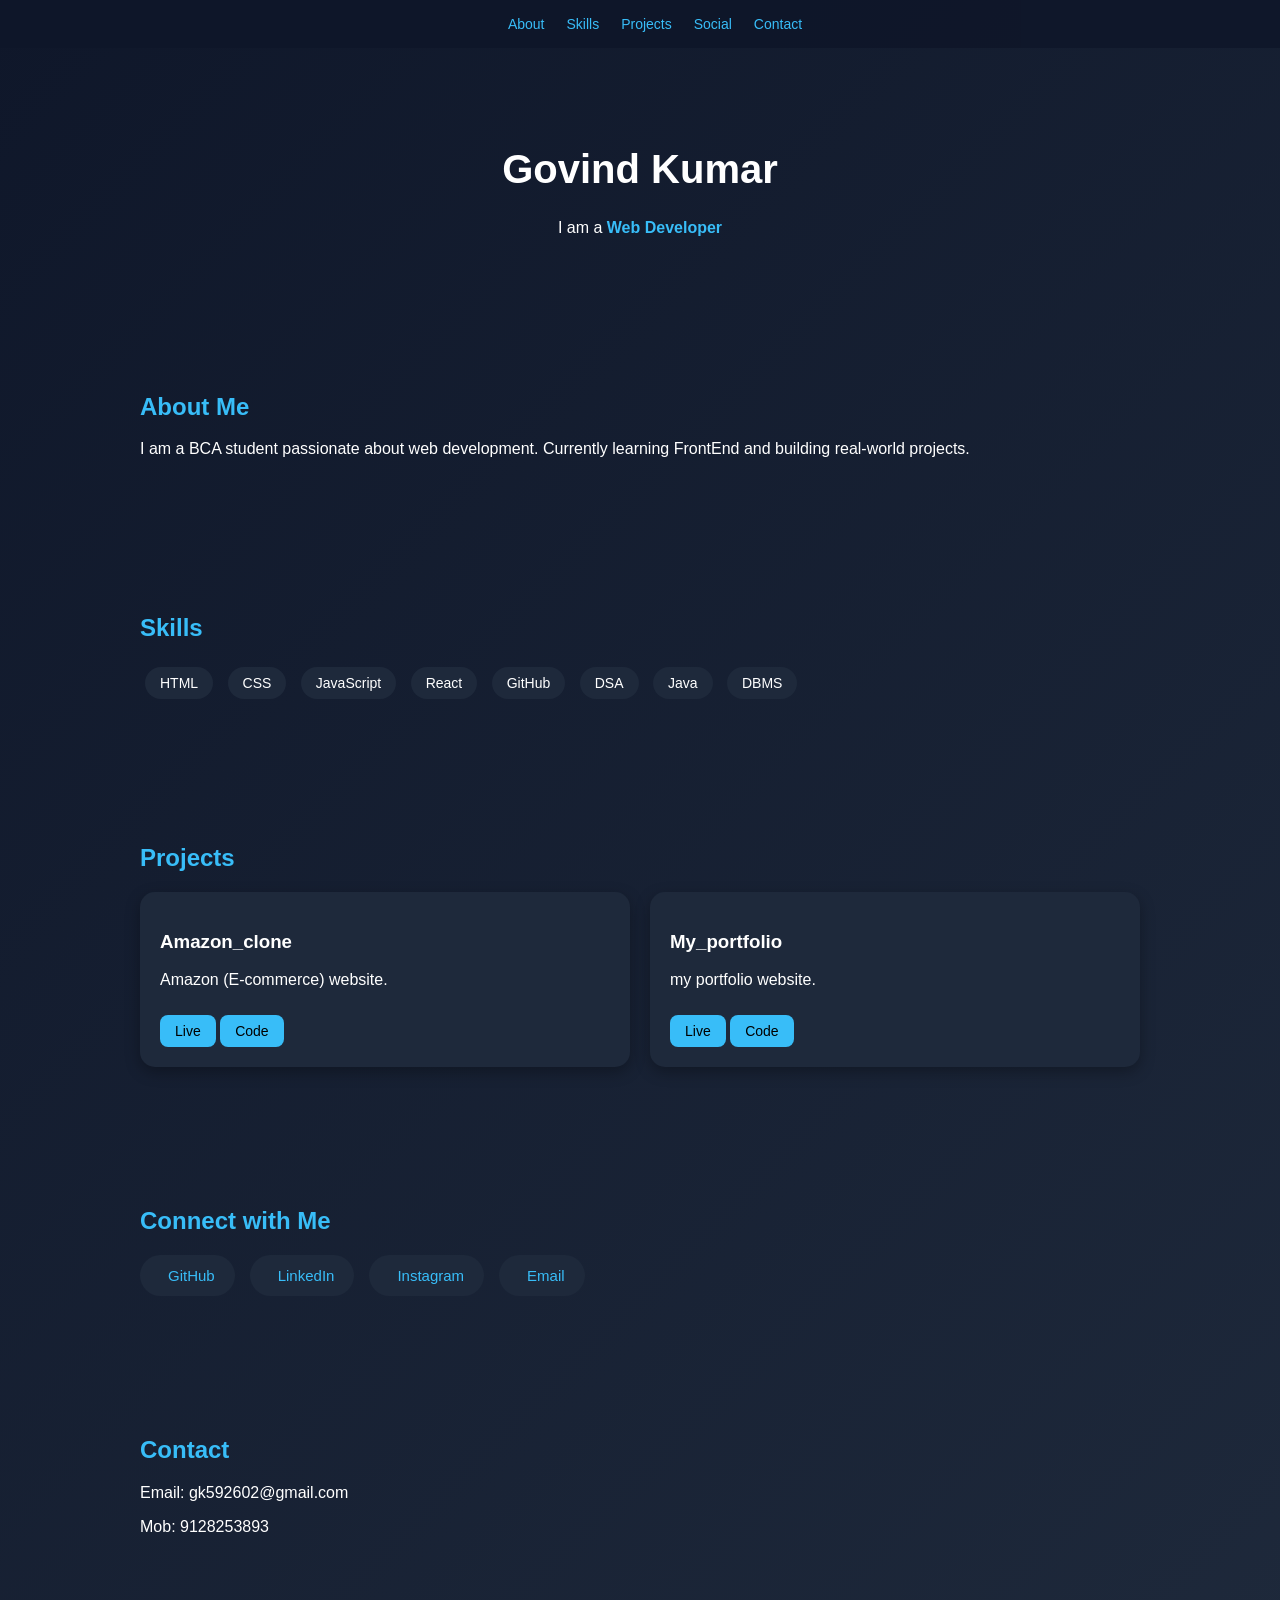
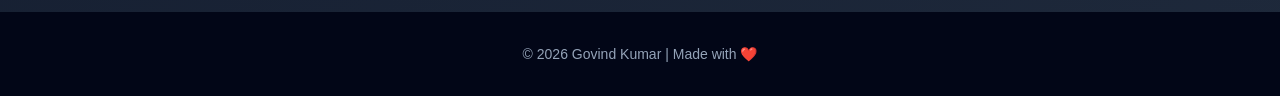
==== index.html @ fed3c627 "Update index.html" ====
<!DOCTYPE html>
<html lang="en">
<head>
  <meta charset="UTF-8">
  <meta name="viewport" content="width=device-width, initial-scale=1.0">
  <title>Govind Portfolio</title>

  <!-- Font Awesome Icons -->
  <link rel="stylesheet" href="portfolio.css">

  
</head>

<body>

<nav>
  <a class="border" href="#about">About</a>
  <a class="border" href="#skills">Skills</a>
  <a class="border" href="#projects">Projects</a>
  <a class="border" href="#social">Social</a>
  <a class="border" href="#contact">Contact</a>
</nav>

<header>
  <h1>Govind Kumar</h1>
  <p>I am a <span class="typing"></span></p>
</header>

<section id="about">
  <h2>About Me</h2>
  <p>I am a BCA student passionate about web development. Currently learning FrontEnd and building real-world projects.</p>
</section>

<section id="skills">
  <h2>Skills</h2>
  <div class="skills">
    <span>HTML</span>
    <span>CSS</span>
    <span>JavaScript</span>
    <span>React</span>
    <span>GitHub</span>
    <span>DSA</span>
    <span>Java</span>
    <span>DBMS</span>
  </div>
</section>

<section id="projects">
  <h2>Projects</h2>
  <div class="projects">
    <div class="card">
      <h3>Amazon_clone</h3>
      <p>Amazon (E-commerce) website. </p>
      <a href="https://govind-r11.github.io/Amazon_Clone/" class="btn">Live</a>
      <a href="" class="btn">Code</a>
    </div>
    <div class="card">
      <h3>My_portfolio</h3>
      <p>my portfolio website.</p>
      <a href="https://govind-r11.github.io/my_portfolio/" class="btn">Live</a>
      <a href="#" class="btn">Code</a>
    </div>
  </div>
</section>

<!-- 🔥 Social Section -->
<section id="social">
  <h2>Connect with Me</h2>
  <div class="social-links">
    <a href="https://github.com/Govind-r11" target="_blank"><i class="fab fa-github"></i> GitHub</a>
    <a href="https://www.linkedin.com/in/govind-kumar-764ab0343" target="_blank"><i class="fab fa-linkedin"></i> LinkedIn</a>
    <a href="https://www.instagram.com/govind.r11?igsh=MWM1amRsd2p5eGo1ZA==" target="_blank"><i class="fab fa-instagram"></i> Instagram</a>
    <a href="mailto:gk592602@gmail.com"><i class="fas fa-envelope"></i> Email</a>
  </div>
</section>

<section id="contact">
  <h2>Contact</h2>
  <p>Email: gk592602@gmail.com</p>
  <p>Mob: 9128253893</p>
</section>

<footer>
  <p>© 2026 Govind Kumar | Made with ❤️</p>
</footer>

<script>
  const roles = ["Web Developer","FrontEnd Developer","Full Stack Developer"];
  let i = 0, j = 0, current = '', isDeleting = false;
  const typing = document.querySelector('.typing');

  function type() {
    current = roles[i];
    typing.textContent = current.substring(0, j);

    if (!isDeleting && j < current.length) {
      j++;
      setTimeout(type, 100);
    } else if (isDeleting && j > 0) {
      j--;
      setTimeout(type, 50);
    } else {
      isDeleting = !isDeleting;
      if (!isDeleting) i = (i + 1) % roles.length;
      setTimeout(type, 800);
    }
  }
  type();

  const sections = document.querySelectorAll('section');
  window.addEventListener('scroll', () => {
    sections.forEach(sec => {
      const top = sec.getBoundingClientRect().top;
      if (top < window.innerHeight - 100) {
        sec.classList.add('show');
      }
    });
  });
</script>

</body>
</html>
---- portfolio.css ----
body {
      margin: 0;
      font-family: 'Segoe UI', sans-serif;
      background: linear-gradient(135deg, #0f172a, #1e293b);
      color: #fff;
      scroll-behavior: smooth;
    }

    .border{
    border: 1.5px solid transparent;
    }

    .border:hover{
    border: 1.5px solid white;
    }

    nav {
      position: fixed;
      width: 100%;
      top: 0;
      background: rgba(15, 23, 42, 0.9);
      display: flex;
      justify-content: center;
      gap: 20px;
      padding: 15px;
      z-index: 1000;
    }

    nav a {
      color: #38bdf8;
      text-decoration: none;
      font-size: 14px;
    }

    header {
      text-align: center;
      padding: 120px 20px 60px;
    }

    header h1 {
      font-size: 2.5rem;
    }

    .typing {
      color: #38bdf8;
      font-weight: bold;
    }

    section {
      padding: 60px 20px;
      max-width: 1000px;
      margin: auto;
      opacity: 0;
      transform: translateY(40px);
      transition: all 0.6s ease;
    }

    section.show {
      opacity: 1;
      transform: translateY(0);
    }

    h2 {
      color: #38bdf8;
    }

    .skills span {
      display: inline-block;
      background: #1e293b;
      padding: 8px 15px;
      margin: 5px;
      border-radius: 20px;
      font-size: 14px;
    }

    .projects {
      display: grid;
      grid-template-columns: repeat(auto-fit, minmax(250px, 1fr));
      gap: 20px;
    }

    .card {
      background: #1e293b;
      padding: 20px;
      border-radius: 15px;
      transition: 0.3s;
      box-shadow: 0 5px 15px rgba(0,0,0,0.3);
    }

    .card:hover {
      transform: translateY(-10px) scale(1.03);
    }

    .btn {
      display: inline-block;
      margin-top: 10px;
      padding: 8px 15px;
      background: #38bdf8;
      color: #000;
      border-radius: 8px;
      text-decoration: none;
      font-size: 14px;
    }

    /* 🔥 Social Section */
    .social-links {
      display: flex;
      gap: 15px;
      flex-wrap: wrap;
      margin-top: 20px;
    }

    .social-links a {
      background: #1e293b;
      color: #38bdf8;
      padding: 12px 20px;
      border-radius: 30px;
      text-decoration: none;
      transition: 0.3s;
      font-size: 15px;
      display: flex;
      align-items: center;
      gap: 8px;
    }

    .social-links a:hover {
      background: #38bdf8;
      color: #000;
      transform: scale(1.1);
    }

    footer {
      text-align: center;
      padding: 20px;
      background: #020617;
      font-size: 14px;
      color: #94a3b8;
    }
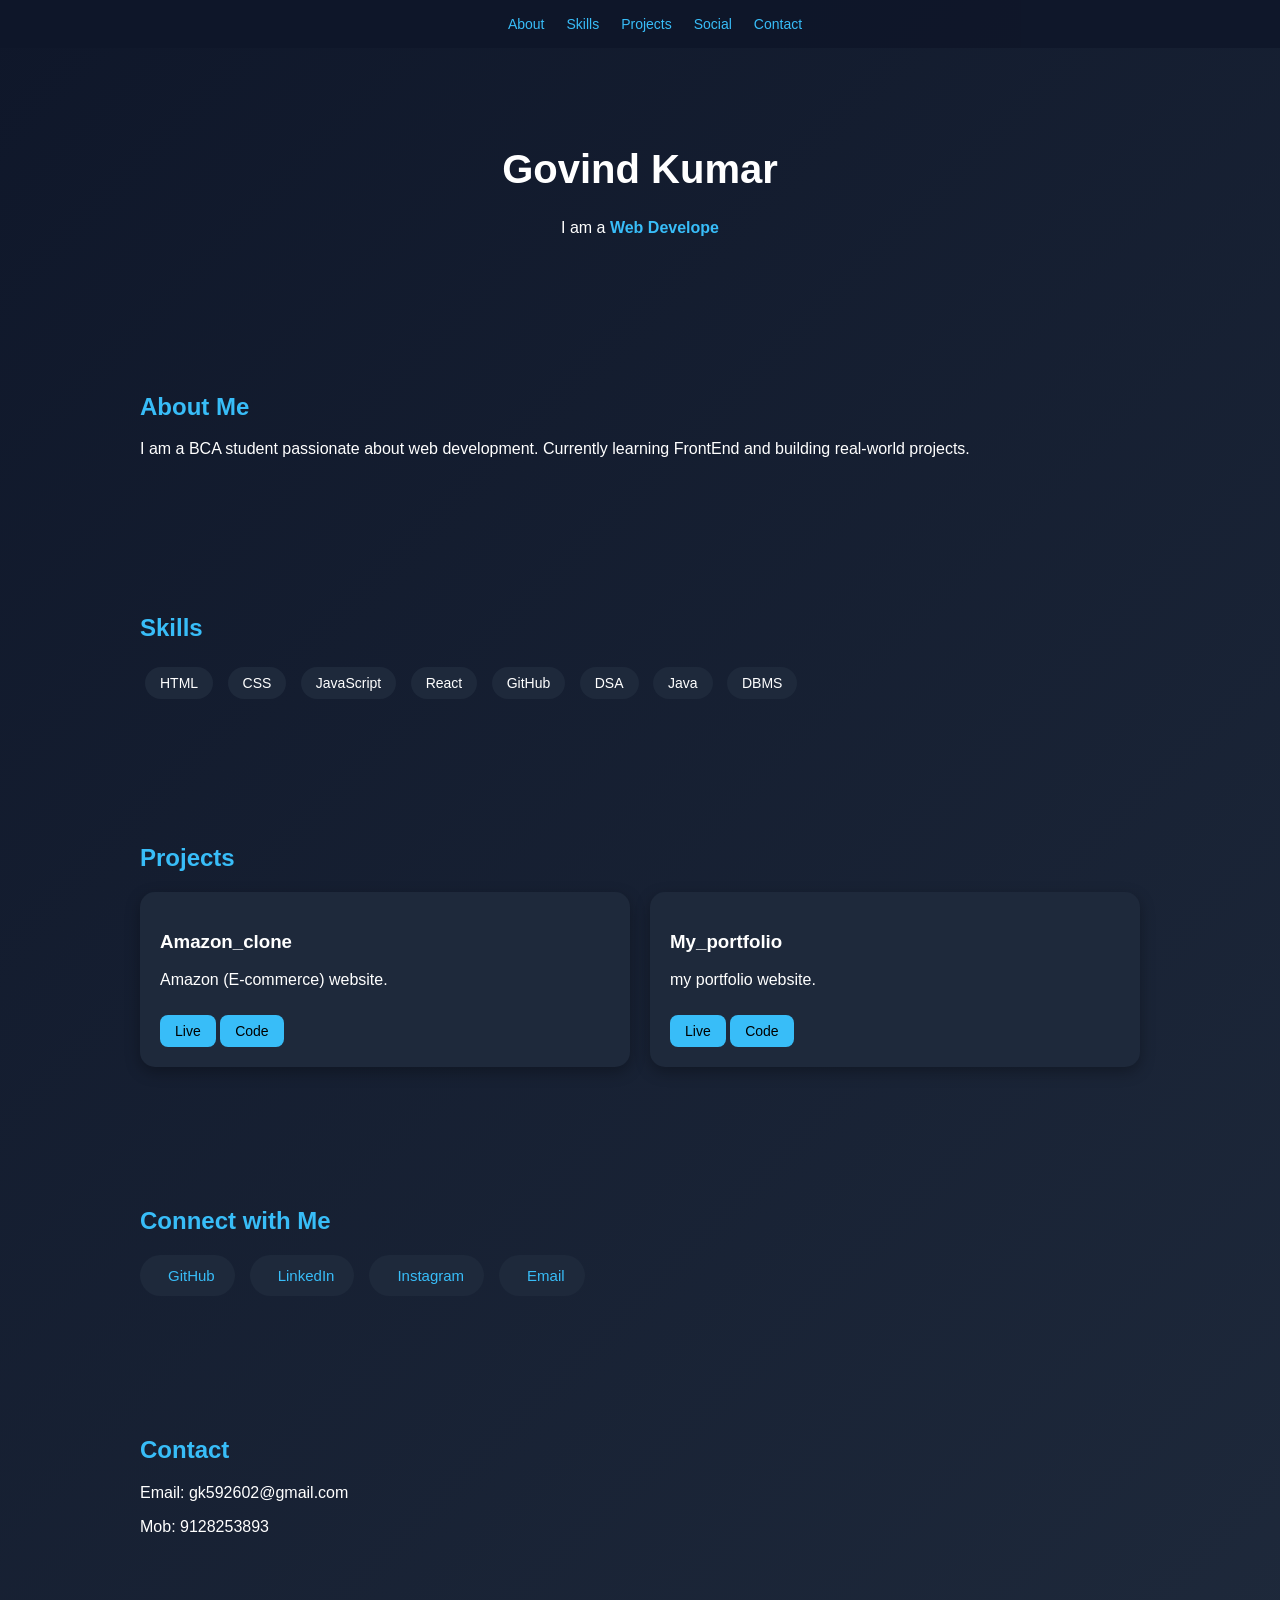
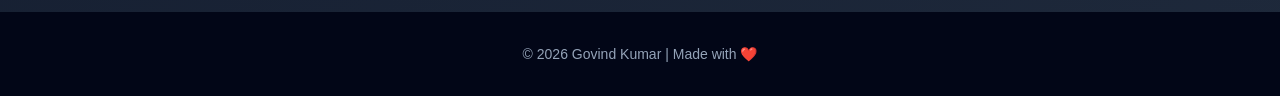
==== commit 22996d31: "Update index.html" ====
--- a/index.html
+++ b/index.html
@@ -52,13 +52,13 @@
       <h3>Amazon_clone</h3>
       <p>Amazon (E-commerce) website. </p>
       <a href="https://govind-r11.github.io/Amazon_Clone/" class="btn">Live</a>
-      <a href="" class="btn">Code</a>
+      <a href="https://github.com/Govind-r11/Amazon_Clone" class="btn">Code</a>
     </div>
     <div class="card">
       <h3>My_portfolio</h3>
       <p>my portfolio website.</p>
       <a href="https://govind-r11.github.io/my_portfolio/" class="btn">Live</a>
-      <a href="#" class="btn">Code</a>
+      <a href="https://github.com/Govind-r11/my_portfolio" class="btn">Code</a>
     </div>
   </div>
 </section>
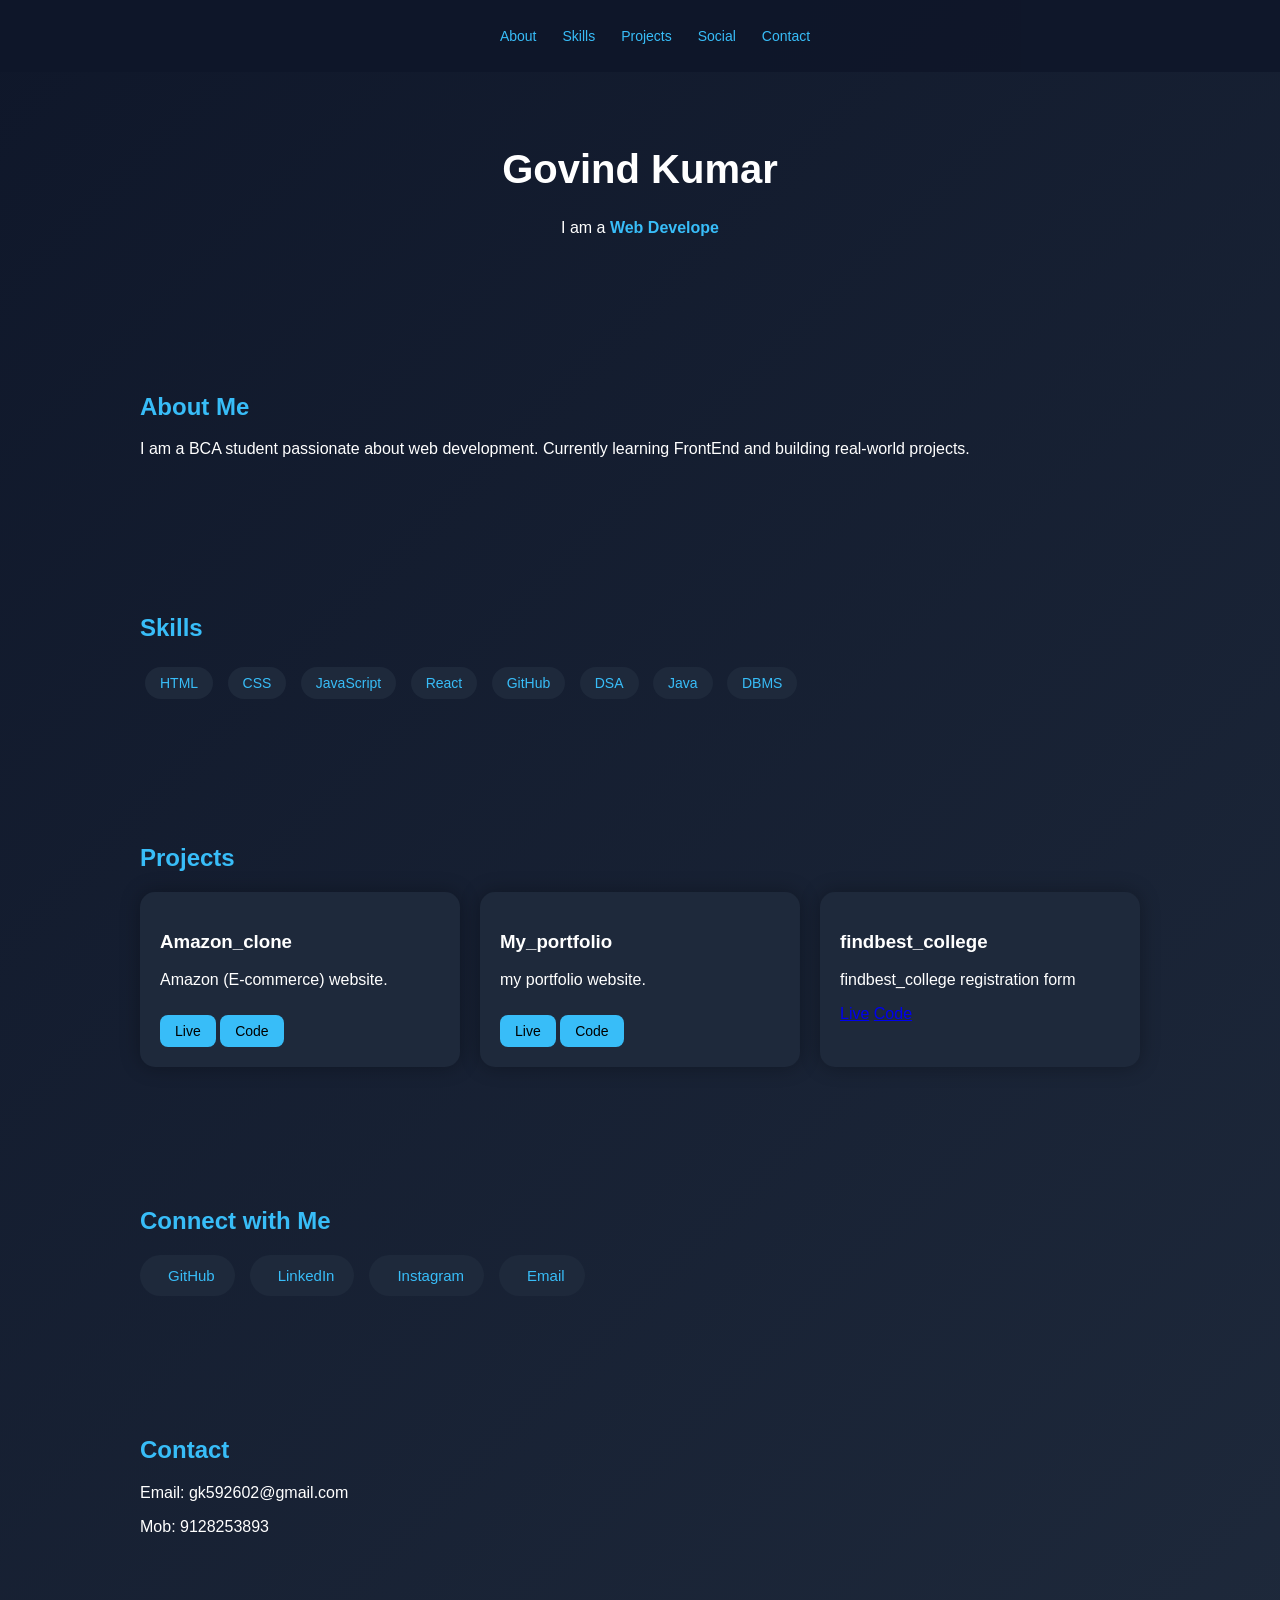
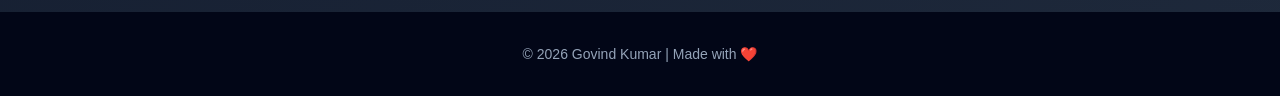
==== commit 6af290b7: "Update index.html" ====
--- a/index.html
+++ b/index.html
@@ -4,13 +4,10 @@
   <meta charset="UTF-8">
   <meta name="viewport" content="width=device-width, initial-scale=1.0">
   <title>Govind Portfolio</title>
-
-  <!-- Font Awesome Icons -->
+  
   <link rel="stylesheet" href="portfolio.css">
-
   
 </head>
-
 <body>
 
 <nav>
@@ -48,22 +45,31 @@
 <section id="projects">
   <h2>Projects</h2>
   <div class="projects">
+    
     <div class="card">
       <h3>Amazon_clone</h3>
       <p>Amazon (E-commerce) website. </p>
       <a href="https://govind-r11.github.io/Amazon_Clone/" class="btn">Live</a>
       <a href="https://github.com/Govind-r11/Amazon_Clone" class="btn">Code</a>
     </div>
+    
     <div class="card">
       <h3>My_portfolio</h3>
       <p>my portfolio website.</p>
       <a href="https://govind-r11.github.io/my_portfolio/" class="btn">Live</a>
       <a href="https://github.com/Govind-r11/my_portfolio" class="btn">Code</a>
     </div>
+
+    <div class="card">
+      <h3>findbest_college</h3>
+      <p>findbest_college registration form</p>
+      <a href="https://govind-r11.github.io/Findbest_college/" target="_blank">Live</a>
+      <a href="https://github.com/Govind-r11/Findbest_college" target="_blank">Code</a>
+    </div>
+      
   </div>
 </section>
 
-<!-- 🔥 Social Section -->
 <section id="social">
   <h2>Connect with Me</h2>
   <div class="social-links">
@@ -84,39 +90,7 @@
   <p>© 2026 Govind Kumar | Made with ❤️</p>
 </footer>
 
-<script>
-  const roles = ["Web Developer","FrontEnd Developer","Full Stack Developer"];
-  let i = 0, j = 0, current = '', isDeleting = false;
-  const typing = document.querySelector('.typing');
-
-  function type() {
-    current = roles[i];
-    typing.textContent = current.substring(0, j);
-
-    if (!isDeleting && j < current.length) {
-      j++;
-      setTimeout(type, 100);
-    } else if (isDeleting && j > 0) {
-      j--;
-      setTimeout(type, 50);
-    } else {
-      isDeleting = !isDeleting;
-      if (!isDeleting) i = (i + 1) % roles.length;
-      setTimeout(type, 800);
-    }
-  }
-  type();
-
-  const sections = document.querySelectorAll('section');
-  window.addEventListener('scroll', () => {
-    sections.forEach(sec => {
-      const top = sec.getBoundingClientRect().top;
-      if (top < window.innerHeight - 100) {
-        sec.classList.add('show');
-      }
-    });
-  });
-</script>
+<script src="portfolio.js"></script>
 
 </body>
 </html>
--- a/portfolio.css
+++ b/portfolio.css
@@ -7,11 +7,17 @@
     }
 
     .border{
+    transition: 0.3s;
     border: 1.5px solid transparent;
+    margin: 7px;
+    border-radius: 25%;
     }
 
     .border:hover{
-    border: 1.5px solid white;
+      background: #38bdf8;
+      color: #000;
+      transform: scale(1.03);
+      box-shadow: 0 10px 30px rgba(56,189,248,0.3);
     }
 
     nav {
@@ -21,7 +27,6 @@
       background: rgba(15, 23, 42, 0.9);
       display: flex;
       justify-content: center;
-      gap: 20px;
       padding: 15px;
       z-index: 1000;
     }
@@ -30,6 +35,7 @@
       color: #38bdf8;
       text-decoration: none;
       font-size: 14px;
+      padding: 5px;
     }
 
     header {
@@ -71,6 +77,14 @@
       margin: 5px;
       border-radius: 20px;
       font-size: 14px;
+      color: #38bdf8;
+      transition: 0.3s;
+      gap: 8px;
+    }
+    span:hover{
+      background: #38bdf8;
+      color: #000;
+      transform: translateY(-10px) scale(1.03);
     }
 
     .projects {
@@ -84,11 +98,12 @@
       padding: 20px;
       border-radius: 15px;
       transition: 0.3s;
-      box-shadow: 0 5px 15px rgba(0,0,0,0.3);
+      box-shadow: 0 0 20px rgba(0,0,0,0.3);
     }
 
     .card:hover {
       transform: translateY(-10px) scale(1.03);
+      box-shadow: 0 10px 30px rgba(56,189,248,0.3);
     }
 
     .btn {
@@ -102,7 +117,7 @@
       font-size: 14px;
     }
 
-    /* 🔥 Social Section */
+    /* Social Section */
     .social-links {
       display: flex;
       gap: 15px;
@@ -135,4 +150,4 @@
       background: #020617;
       font-size: 14px;
       color: #94a3b8;
-    }+    }
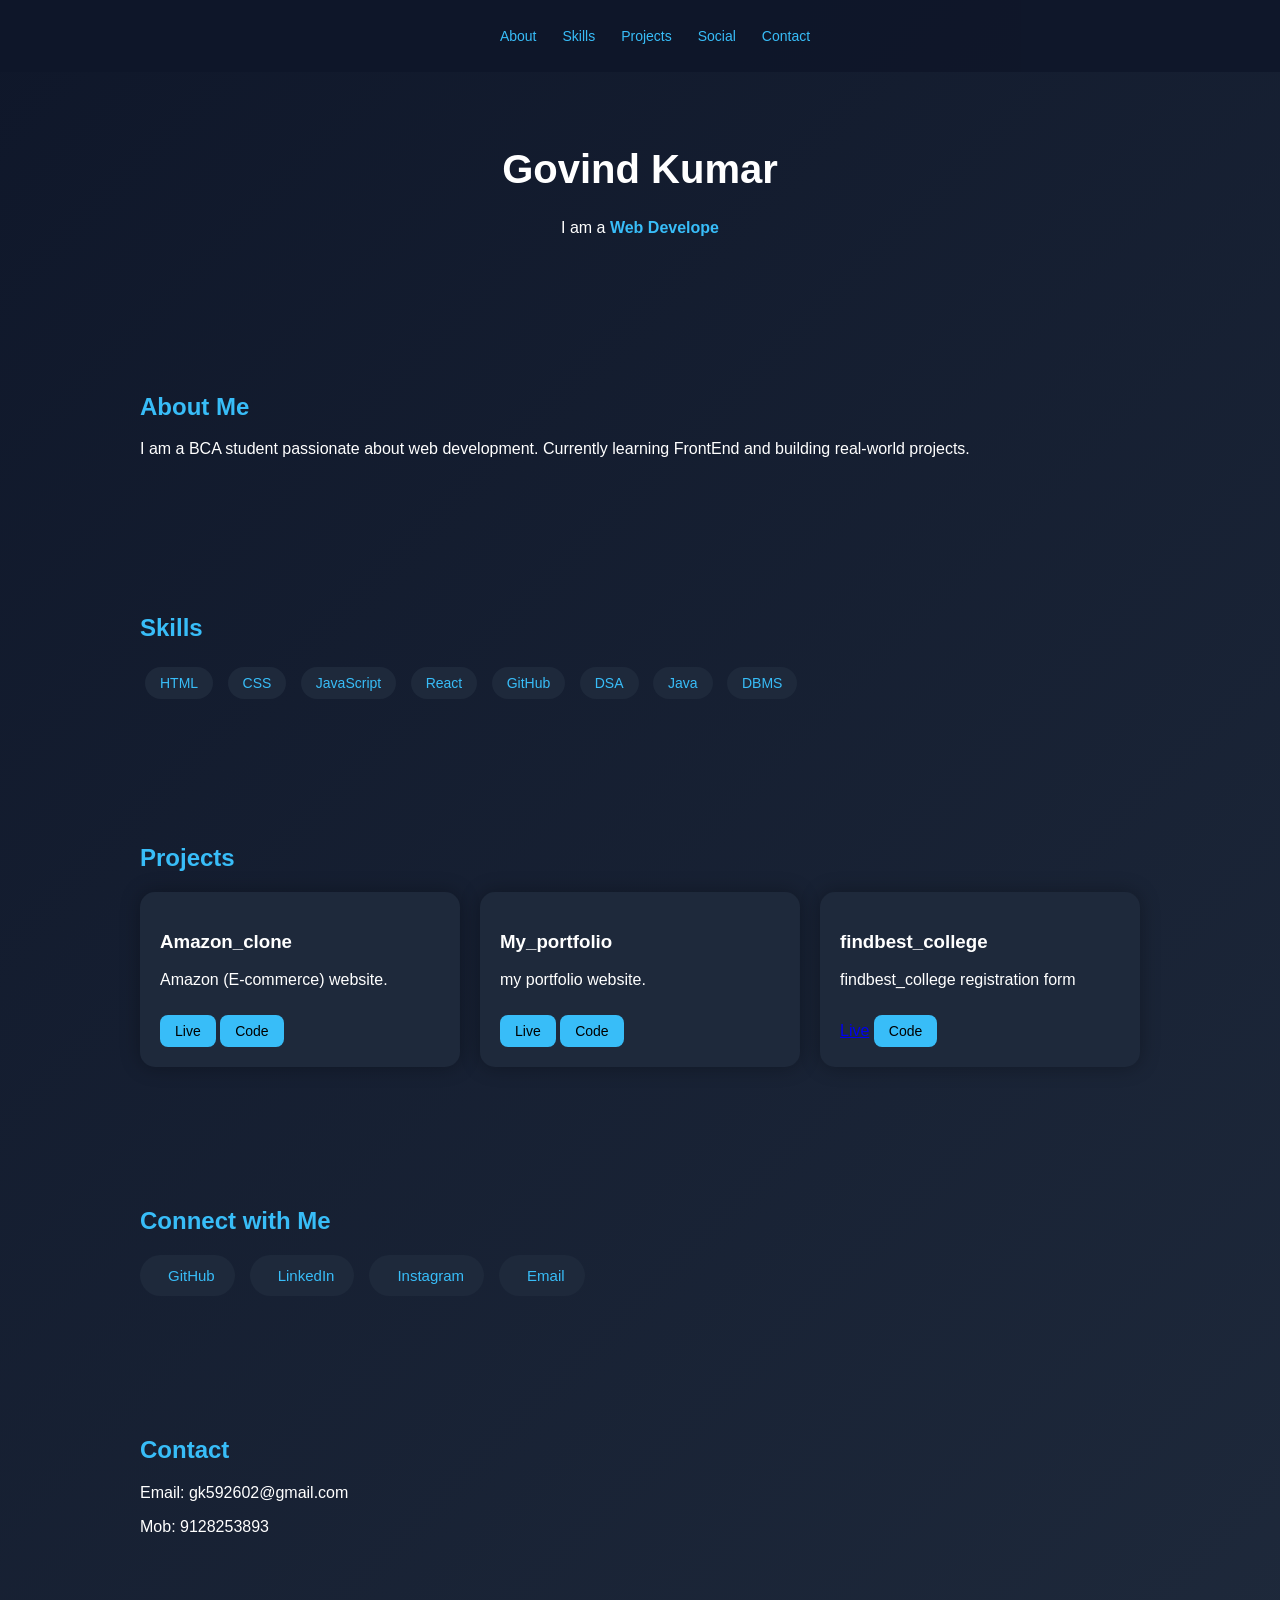
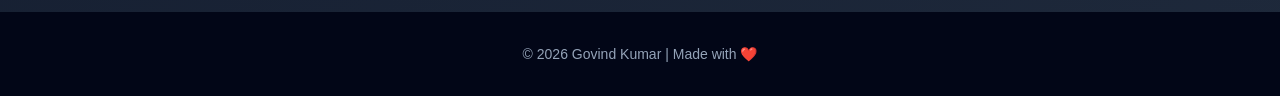
==== commit e10539dd: "Update index.html" ====
--- a/index.html
+++ b/index.html
@@ -63,8 +63,8 @@
     <div class="card">
       <h3>findbest_college</h3>
       <p>findbest_college registration form</p>
-      <a href="https://govind-r11.github.io/Findbest_college/" target="_blank">Live</a>
-      <a href="https://github.com/Govind-r11/Findbest_college" target="_blank">Code</a>
+      <a href="https://govind-r11.github.io/Findbest_college/" class="btm">Live</a>
+      <a href="https://github.com/Govind-r11/Findbest_college" class="btn">Code</a>
     </div>
       
   </div>
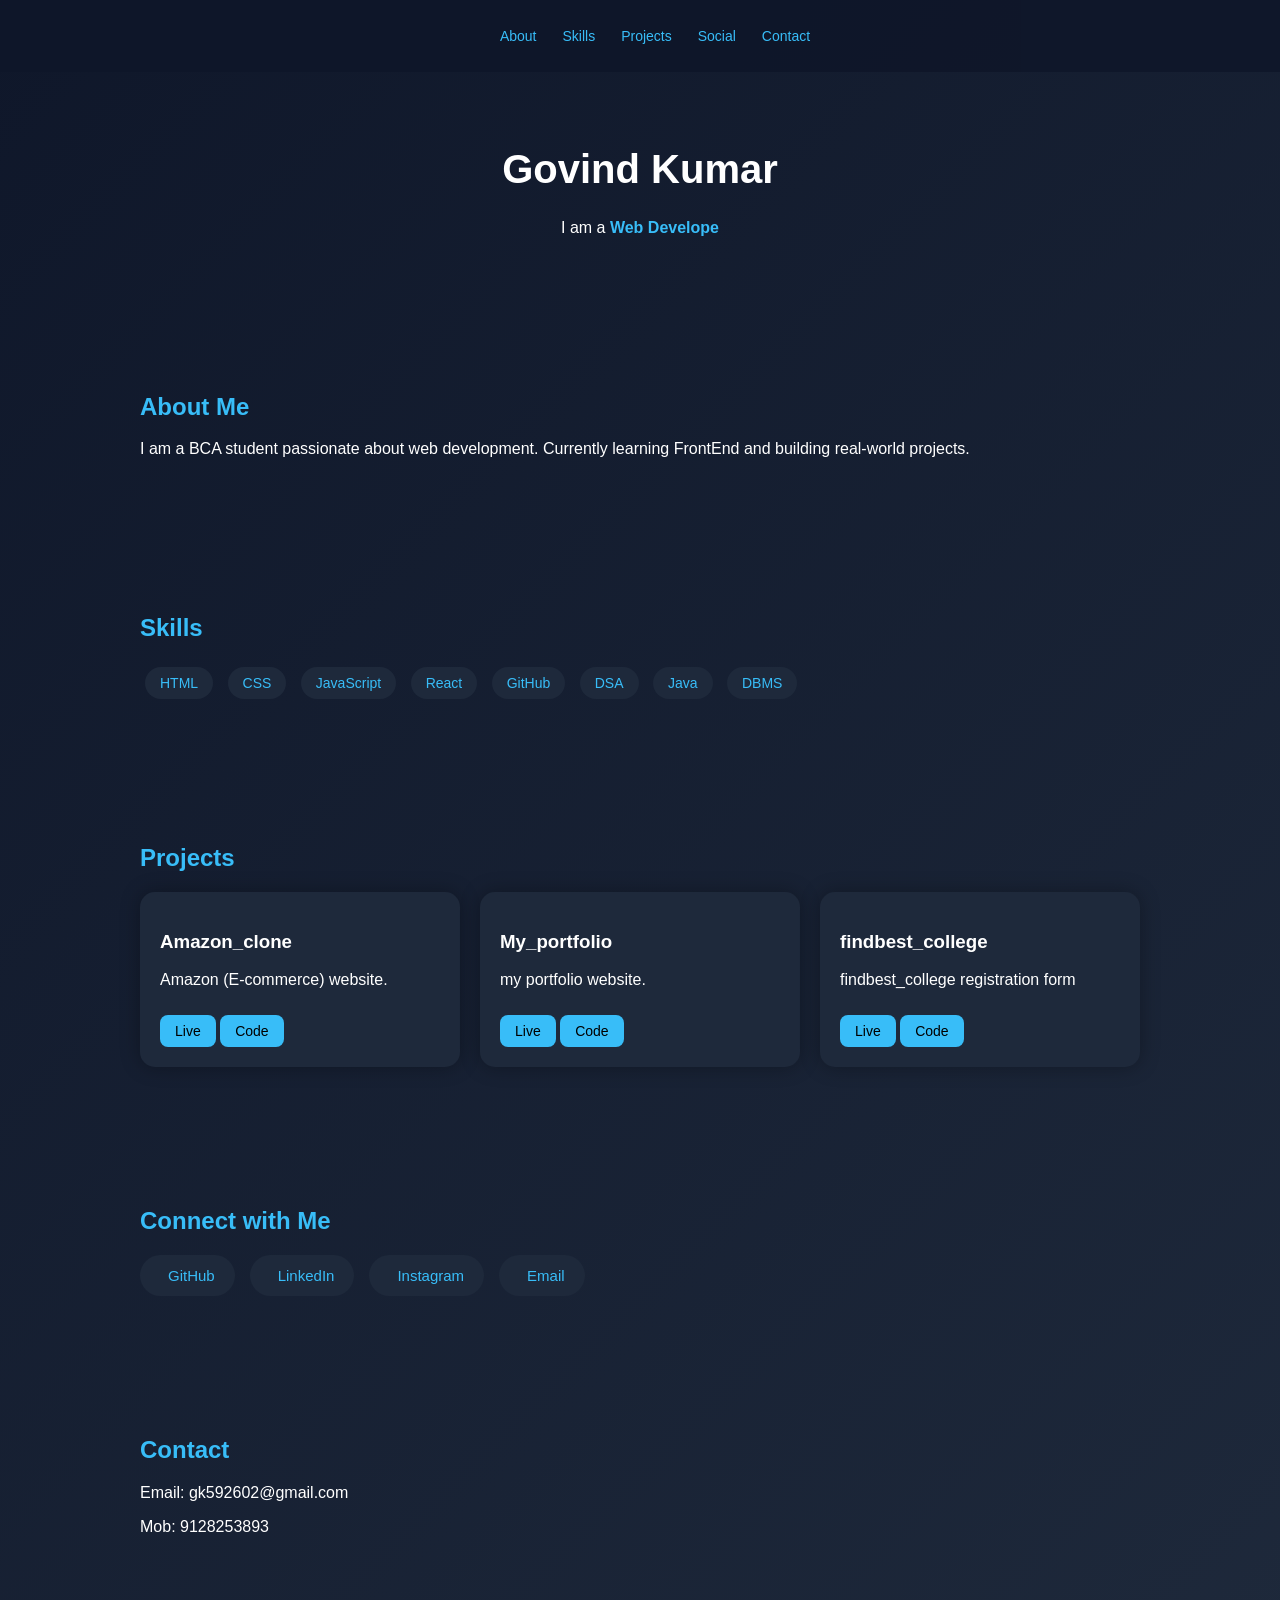
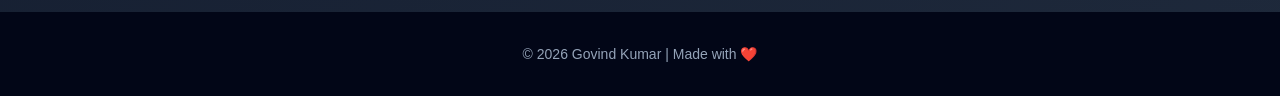
==== commit 0296439f: "Update index.html" ====
--- a/index.html
+++ b/index.html
@@ -63,7 +63,7 @@
     <div class="card">
       <h3>findbest_college</h3>
       <p>findbest_college registration form</p>
-      <a href="https://govind-r11.github.io/Findbest_college/" class="btm">Live</a>
+      <a href="https://govind-r11.github.io/Findbest_college/" class="btn">Live</a>
       <a href="https://github.com/Govind-r11/Findbest_college" class="btn">Code</a>
     </div>
       
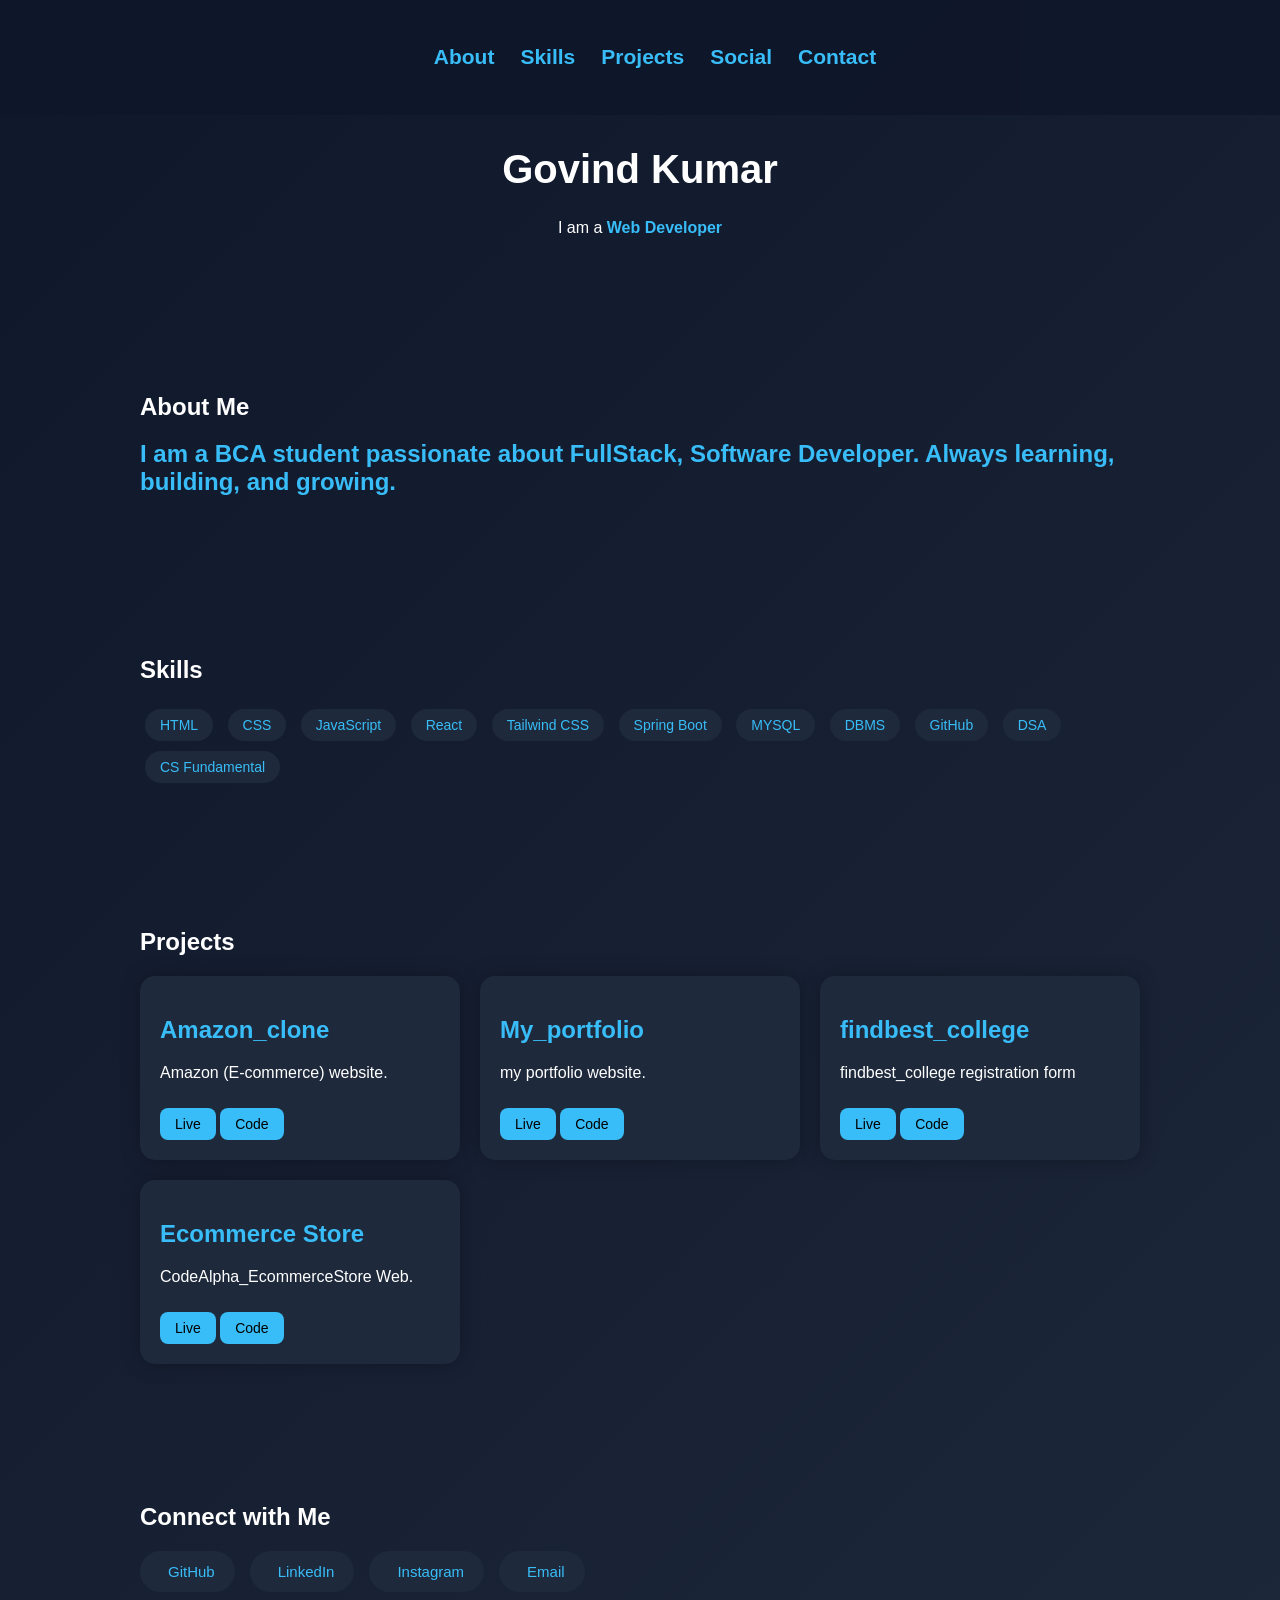
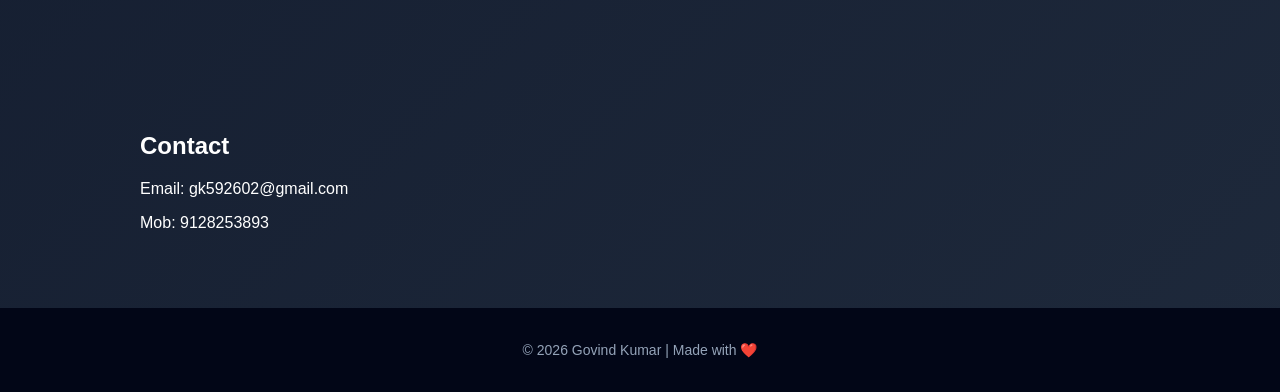
==== commit 5059dcb1: "Update index.html" ====
--- a/index.html
+++ b/index.html
@@ -11,11 +11,11 @@
 <body>
 
 <nav>
-  <a class="border" href="#about">About</a>
-  <a class="border" href="#skills">Skills</a>
-  <a class="border" href="#projects">Projects</a>
-  <a class="border" href="#social">Social</a>
-  <a class="border" href="#contact">Contact</a>
+  <a class="border" href="#about"><h2>About</h2></a>
+  <a class="border" href="#skills"><h2>Skills</h2></a>
+  <a class="border" href="#projects"><h2>Projects</h2></a>
+  <a class="border" href="#social"><h2>Social</h2></a>
+  <a class="border" href="#contact"><h2>Contact</h2></a>
 </nav>
 
 <header>
@@ -24,54 +24,64 @@
 </header>
 
 <section id="about">
-  <h2>About Me</h2>
-  <p>I am a BCA student passionate about web development. Currently learning FrontEnd and building real-world projects.</p>
+  <h1>About Me</h1>
+  <h2>I am a BCA student passionate about FullStack, Software Developer. Always learning, building, and growing.</h2>
 </section>
 
 <section id="skills">
-  <h2>Skills</h2>
+  <h1>Skills</h1>
   <div class="skills">
     <span>HTML</span>
     <span>CSS</span>
     <span>JavaScript</span>
     <span>React</span>
+    <span>Tailwind CSS</span>
+    <span>Spring Boot</span>
+    <span>MYSQL</span>
+    <span>DBMS</span>
     <span>GitHub</span>
     <span>DSA</span>
-    <span>Java</span>
-    <span>DBMS</span>
+    <span>CS Fundamental</span>
   </div>
 </section>
 
 <section id="projects">
-  <h2>Projects</h2>
+  <h1>Projects</h1>
   <div class="projects">
     
     <div class="card">
-      <h3>Amazon_clone</h3>
+      <h2>Amazon_clone</h2>
       <p>Amazon (E-commerce) website. </p>
       <a href="https://govind-r11.github.io/Amazon_Clone/" class="btn">Live</a>
       <a href="https://github.com/Govind-r11/Amazon_Clone" class="btn">Code</a>
     </div>
     
     <div class="card">
-      <h3>My_portfolio</h3>
+      <h2>My_portfolio</h2>
       <p>my portfolio website.</p>
       <a href="https://govind-r11.github.io/my_portfolio/" class="btn">Live</a>
       <a href="https://github.com/Govind-r11/my_portfolio" class="btn">Code</a>
     </div>
 
     <div class="card">
-      <h3>findbest_college</h3>
+      <h2>findbest_college</h2>
       <p>findbest_college registration form</p>
       <a href="https://govind-r11.github.io/Findbest_college/" class="btn">Live</a>
       <a href="https://github.com/Govind-r11/Findbest_college" class="btn">Code</a>
+    </div>
+
+    <div class="card">
+      <h2>Ecommerce Store</h2>
+      <p>CodeAlpha_EcommerceStore Web.</p>
+      <a href="https://codealpha-ecommercestore-plf0.onrender.com/" class="btn">Live</a>
+      <a href="https://github.com/Govind-r11/CodeAlpha_EcommerceStore" class="btn">Code</a>
     </div>
       
   </div>
 </section>
 
 <section id="social">
-  <h2>Connect with Me</h2>
+  <h1>Connect with Me</h1>
   <div class="social-links">
     <a href="https://github.com/Govind-r11" target="_blank"><i class="fab fa-github"></i> GitHub</a>
     <a href="https://www.linkedin.com/in/govind-kumar-764ab0343" target="_blank"><i class="fab fa-linkedin"></i> LinkedIn</a>
@@ -81,7 +91,7 @@
 </section>
 
 <section id="contact">
-  <h2>Contact</h2>
+  <h1>Contact</h1>
   <p>Email: gk592602@gmail.com</p>
   <p>Mob: 9128253893</p>
 </section>
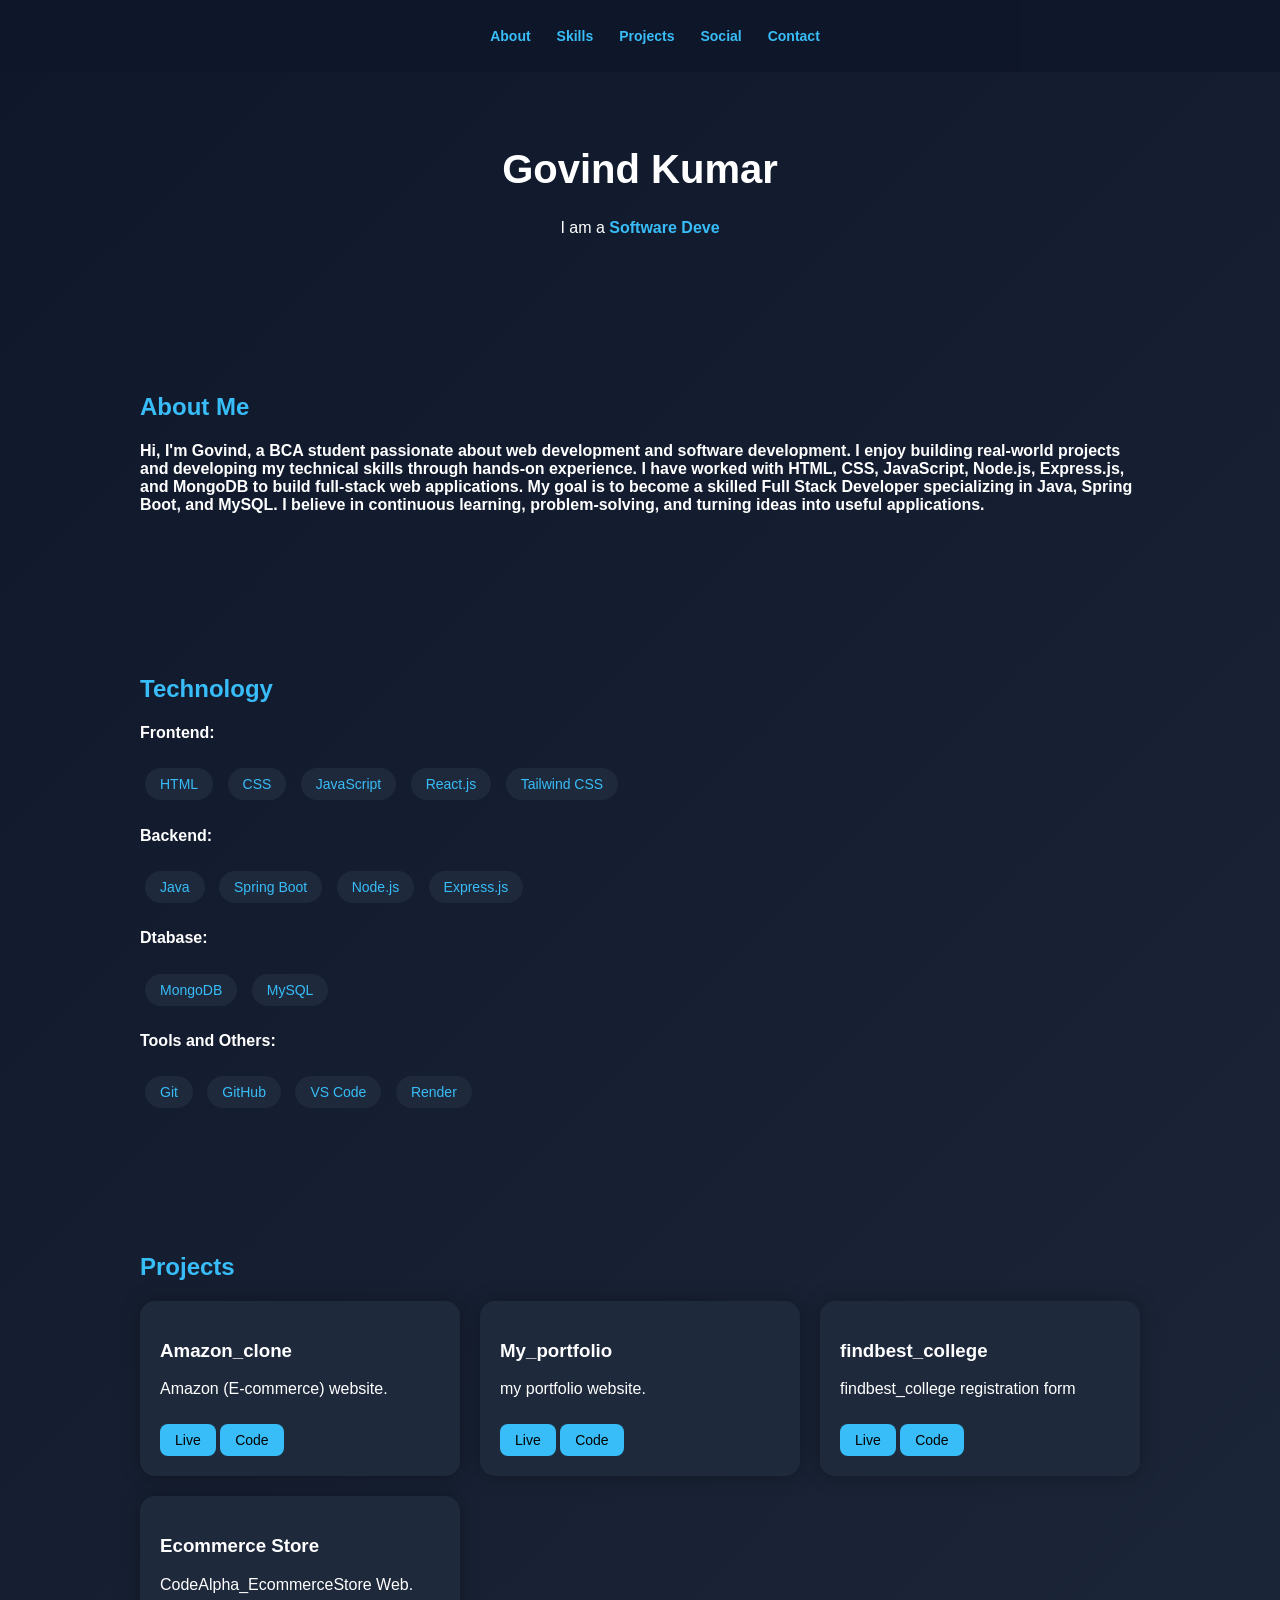
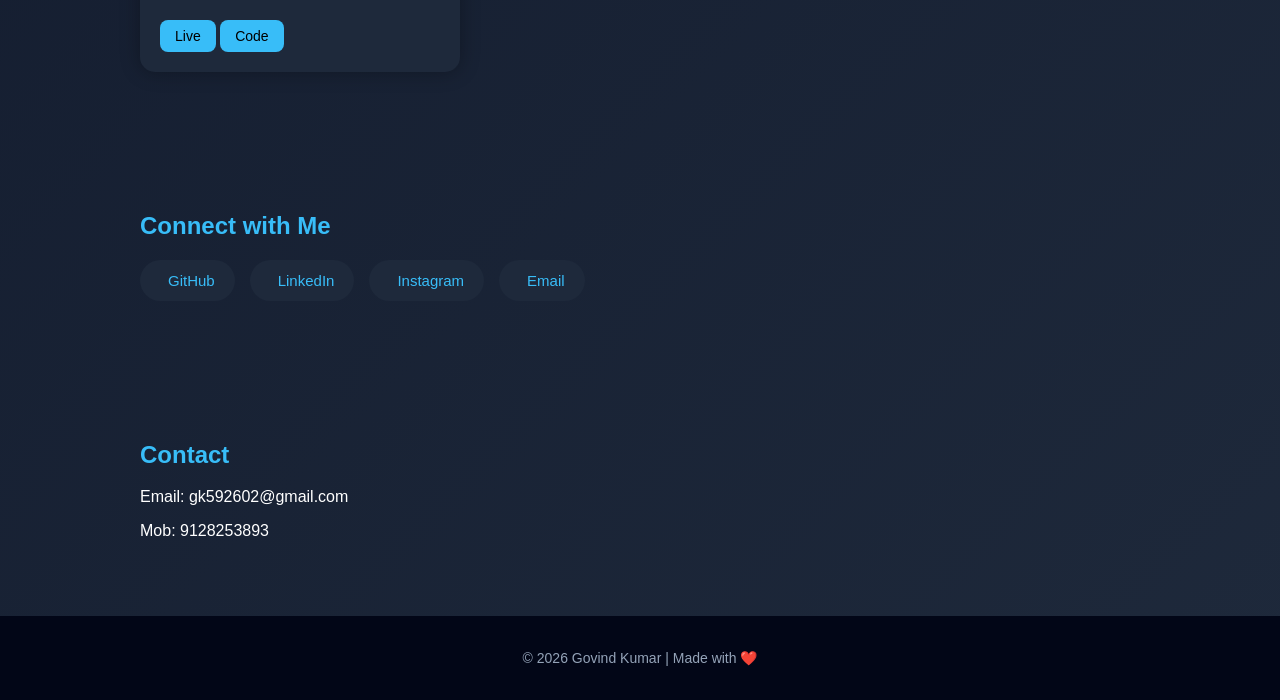
==== commit 08c3def2: "final Update index.html" ====
--- a/index.html
+++ b/index.html
@@ -11,11 +11,11 @@
 <body>
 
 <nav>
-  <a class="border" href="#about"><h2>About</h2></a>
-  <a class="border" href="#skills"><h2>Skills</h2></a>
-  <a class="border" href="#projects"><h2>Projects</h2></a>
-  <a class="border" href="#social"><h2>Social</h2></a>
-  <a class="border" href="#contact"><h2>Contact</h2></a>
+  <a class="border" href="#about"><b>About</b></a>
+  <a class="border" href="#skills"><b>Skills</b></a>
+  <a class="border" href="#projects"><b>Projects</b></a>
+  <a class="border" href="#social"><b>Social</b></a>
+  <a class="border" href="#contact"><b>Contact</b></a>
 </nav>
 
 <header>
@@ -24,54 +24,77 @@
 </header>
 
 <section id="about">
-  <h1>About Me</h1>
-  <h2>I am a BCA student passionate about FullStack, Software Developer. Always learning, building, and growing.</h2>
+  <h2>About Me</h2>
+  <h4>
+    Hi, I'm Govind, a BCA student passionate about web development and software development.
+    I enjoy building real-world projects and developing my technical skills through hands-on experience.
+    I have worked with HTML, CSS, JavaScript, Node.js, Express.js, and MongoDB to build full-stack web applications.
+    My goal is to become a skilled Full Stack Developer specializing in Java, Spring Boot, and MySQL.
+    I believe in continuous learning, problem-solving, and turning ideas into useful applications.
+  </h4>
 </section>
 
 <section id="skills">
-  <h1>Skills</h1>
+  <h2>Technology</h2>
+  <h4>Frontend:</h4>
   <div class="skills">
     <span>HTML</span>
     <span>CSS</span>
     <span>JavaScript</span>
-    <span>React</span>
+    <span>React.js</span>
     <span>Tailwind CSS</span>
+    </div>
+
+    <h4>Backend:</h4>
+    <div class="skills">
+    <span>Java</span>
     <span>Spring Boot</span>
-    <span>MYSQL</span>
-    <span>DBMS</span>
-    <span>GitHub</span>
-    <span>DSA</span>
-    <span>CS Fundamental</span>
+    <span>Node.js </span>
+    <span>Express.js </span>
+    </div>
+
+  <h4>Dtabase:</h4>
+  <div class="skills">
+  <span>MongoDB</span>
+  <span>MySQL</span>
+  </div>
+
+  <h4>Tools and Others:</h4>
+  <div class="skills">
+  <span>Git</span>
+  <span>GitHub</span>
+  <span>VS Code</span>
+  <span>Render</span>
   </div>
 </section>
 
 <section id="projects">
-  <h1>Projects</h1>
+  <h2>Projects</h2>
   <div class="projects">
     
     <div class="card">
-      <h2>Amazon_clone</h2>
+      <h3>Amazon_clone</h3>
       <p>Amazon (E-commerce) website. </p>
       <a href="https://govind-r11.github.io/Amazon_Clone/" class="btn">Live</a>
       <a href="https://github.com/Govind-r11/Amazon_Clone" class="btn">Code</a>
     </div>
     
     <div class="card">
-      <h2>My_portfolio</h2>
+      <h3>My_portfolio</h3>
       <p>my portfolio website.</p>
       <a href="https://govind-r11.github.io/my_portfolio/" class="btn">Live</a>
       <a href="https://github.com/Govind-r11/my_portfolio" class="btn">Code</a>
     </div>
 
     <div class="card">
-      <h2>findbest_college</h2>
+      <h3>findbest_college</h3>
       <p>findbest_college registration form</p>
       <a href="https://govind-r11.github.io/Findbest_college/" class="btn">Live</a>
       <a href="https://github.com/Govind-r11/Findbest_college" class="btn">Code</a>
     </div>
 
     <div class="card">
-      <h2>Ecommerce Store</h2>
+      <h3>Ecommerce Store</h3>
       <p>CodeAlpha_EcommerceStore Web.</p>
       <a href="https://codealpha-ecommercestore-plf0.onrender.com/" class="btn">Live</a>
       <a href="https://github.com/Govind-r11/CodeAlpha_EcommerceStore" class="btn">Code</a>
@@ -81,7 +104,7 @@
 </section>
 
 <section id="social">
-  <h1>Connect with Me</h1>
+  <h2>Connect with Me</h2>
   <div class="social-links">
     <a href="https://github.com/Govind-r11" target="_blank"><i class="fab fa-github"></i> GitHub</a>
     <a href="https://www.linkedin.com/in/govind-kumar-764ab0343" target="_blank"><i class="fab fa-linkedin"></i> LinkedIn</a>
@@ -91,7 +114,7 @@
 </section>
 
 <section id="contact">
-  <h1>Contact</h1>
+  <h2>Contact</h2>
   <p>Email: gk592602@gmail.com</p>
   <p>Mob: 9128253893</p>
 </section>
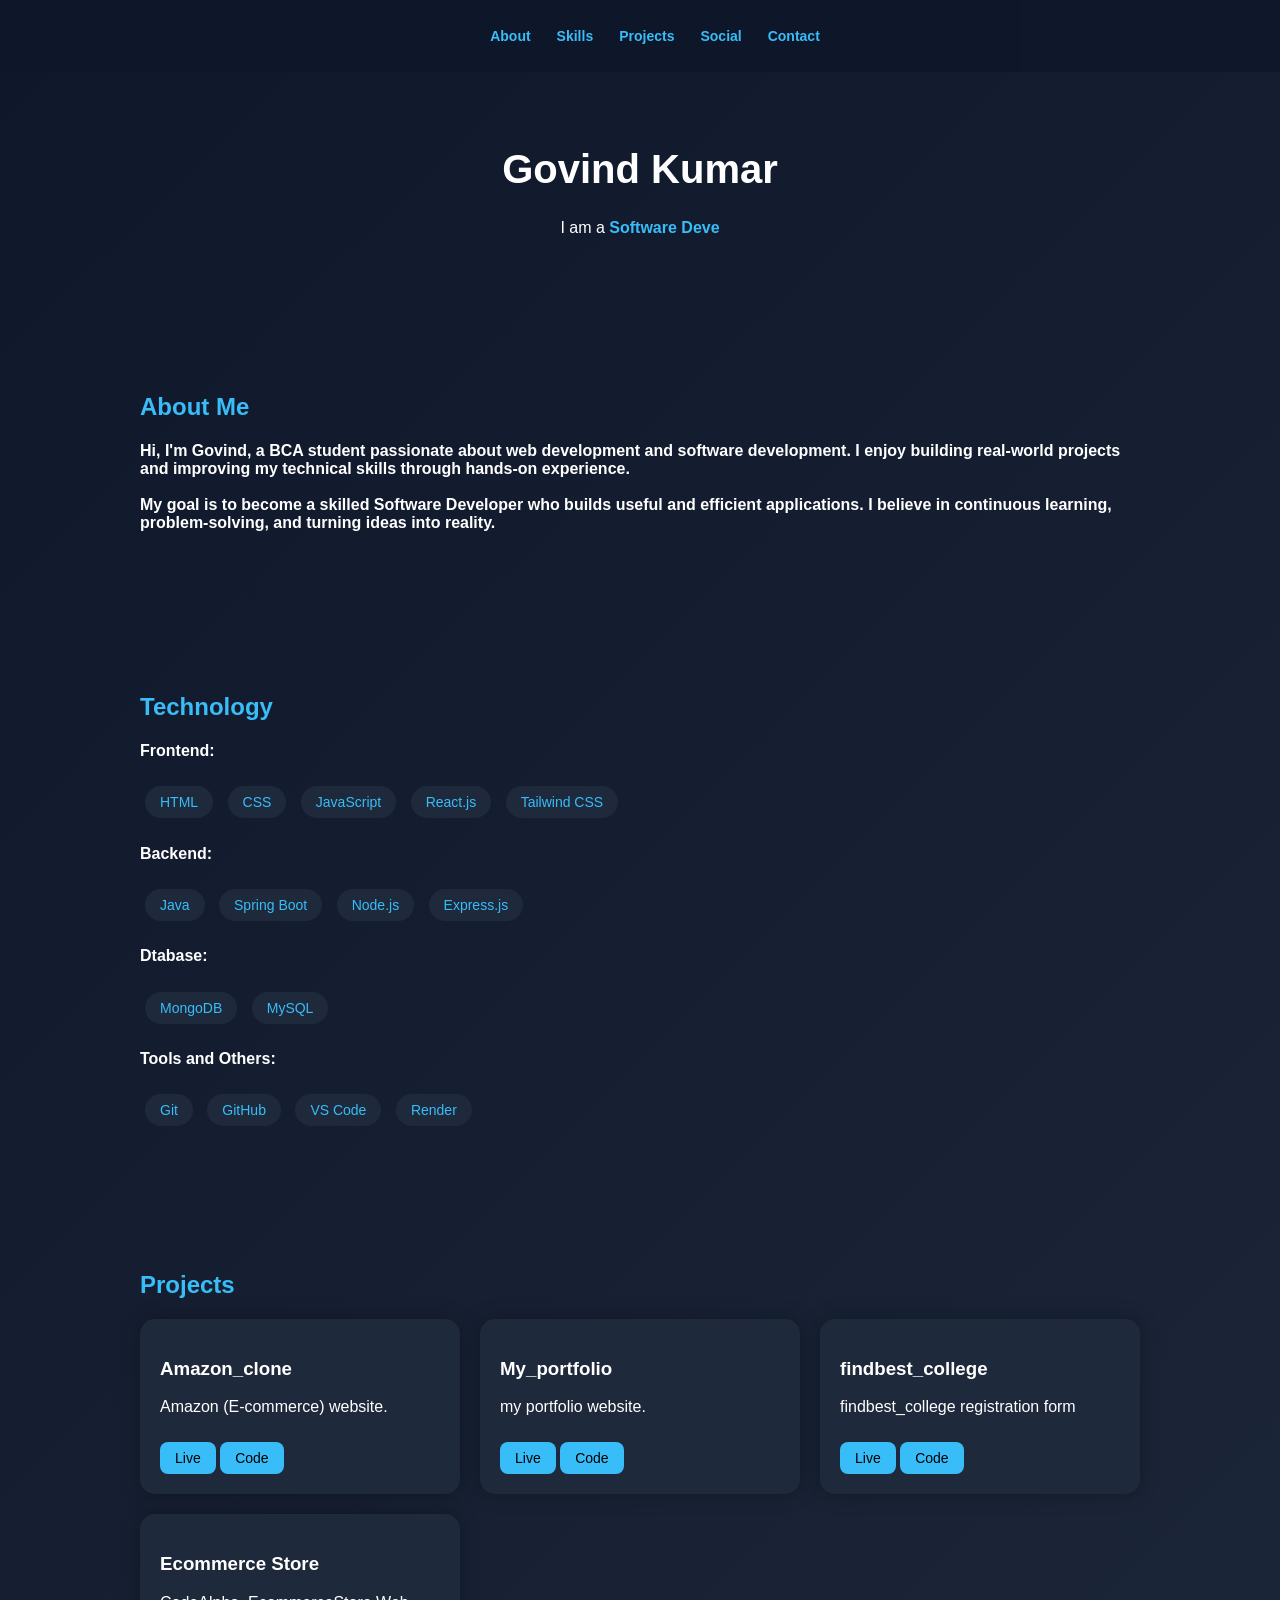
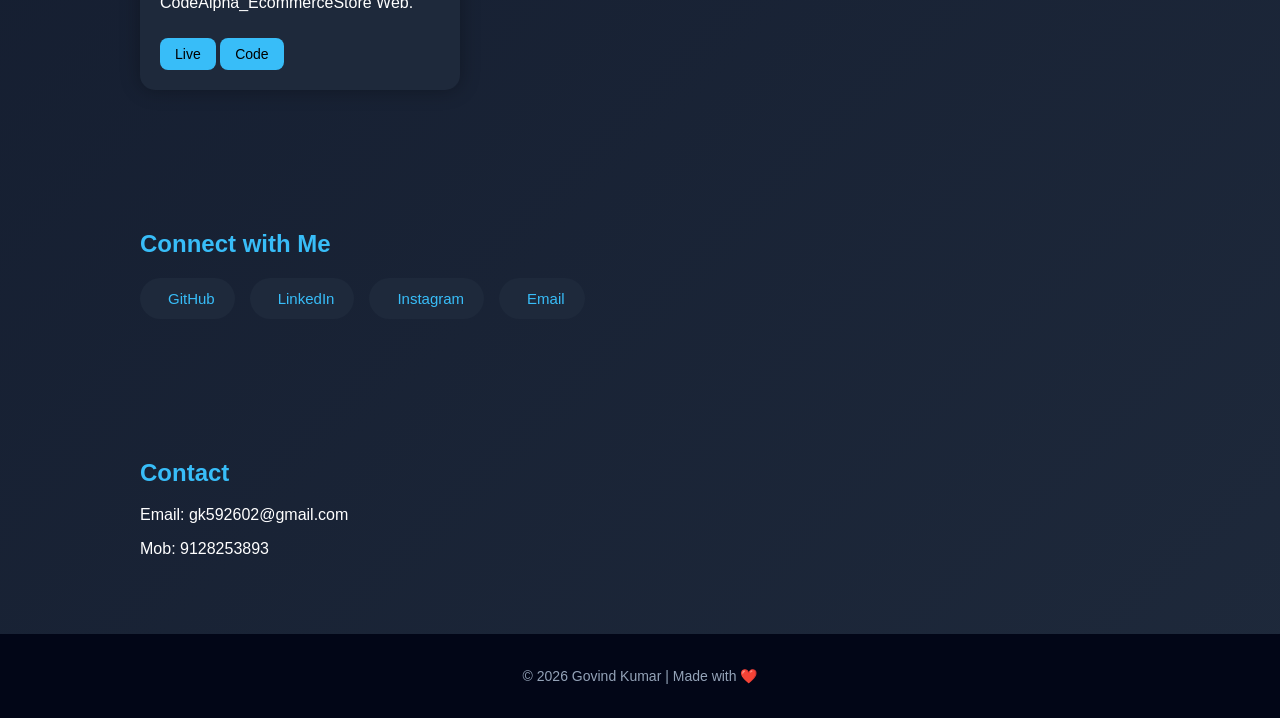
==== commit 4623d918: "Update index.html" ====
--- a/index.html
+++ b/index.html
@@ -27,10 +27,10 @@
   <h2>About Me</h2>
   <h4>
     Hi, I'm Govind, a BCA student passionate about web development and software development.
-    I enjoy building real-world projects and developing my technical skills through hands-on experience.
-    I have worked with HTML, CSS, JavaScript, Node.js, Express.js, and MongoDB to build full-stack web applications.
-    My goal is to become a skilled Full Stack Developer specializing in Java, Spring Boot, and MySQL.
-    I believe in continuous learning, problem-solving, and turning ideas into useful applications.
+    I enjoy building real-world projects and improving my technical skills through hands-on experience.
+    <br><br>
+    My goal is to become a skilled Software Developer who builds useful and efficient applications.
+    I believe in continuous learning, problem-solving, and turning ideas into reality.
   </h4>
 </section>
 
